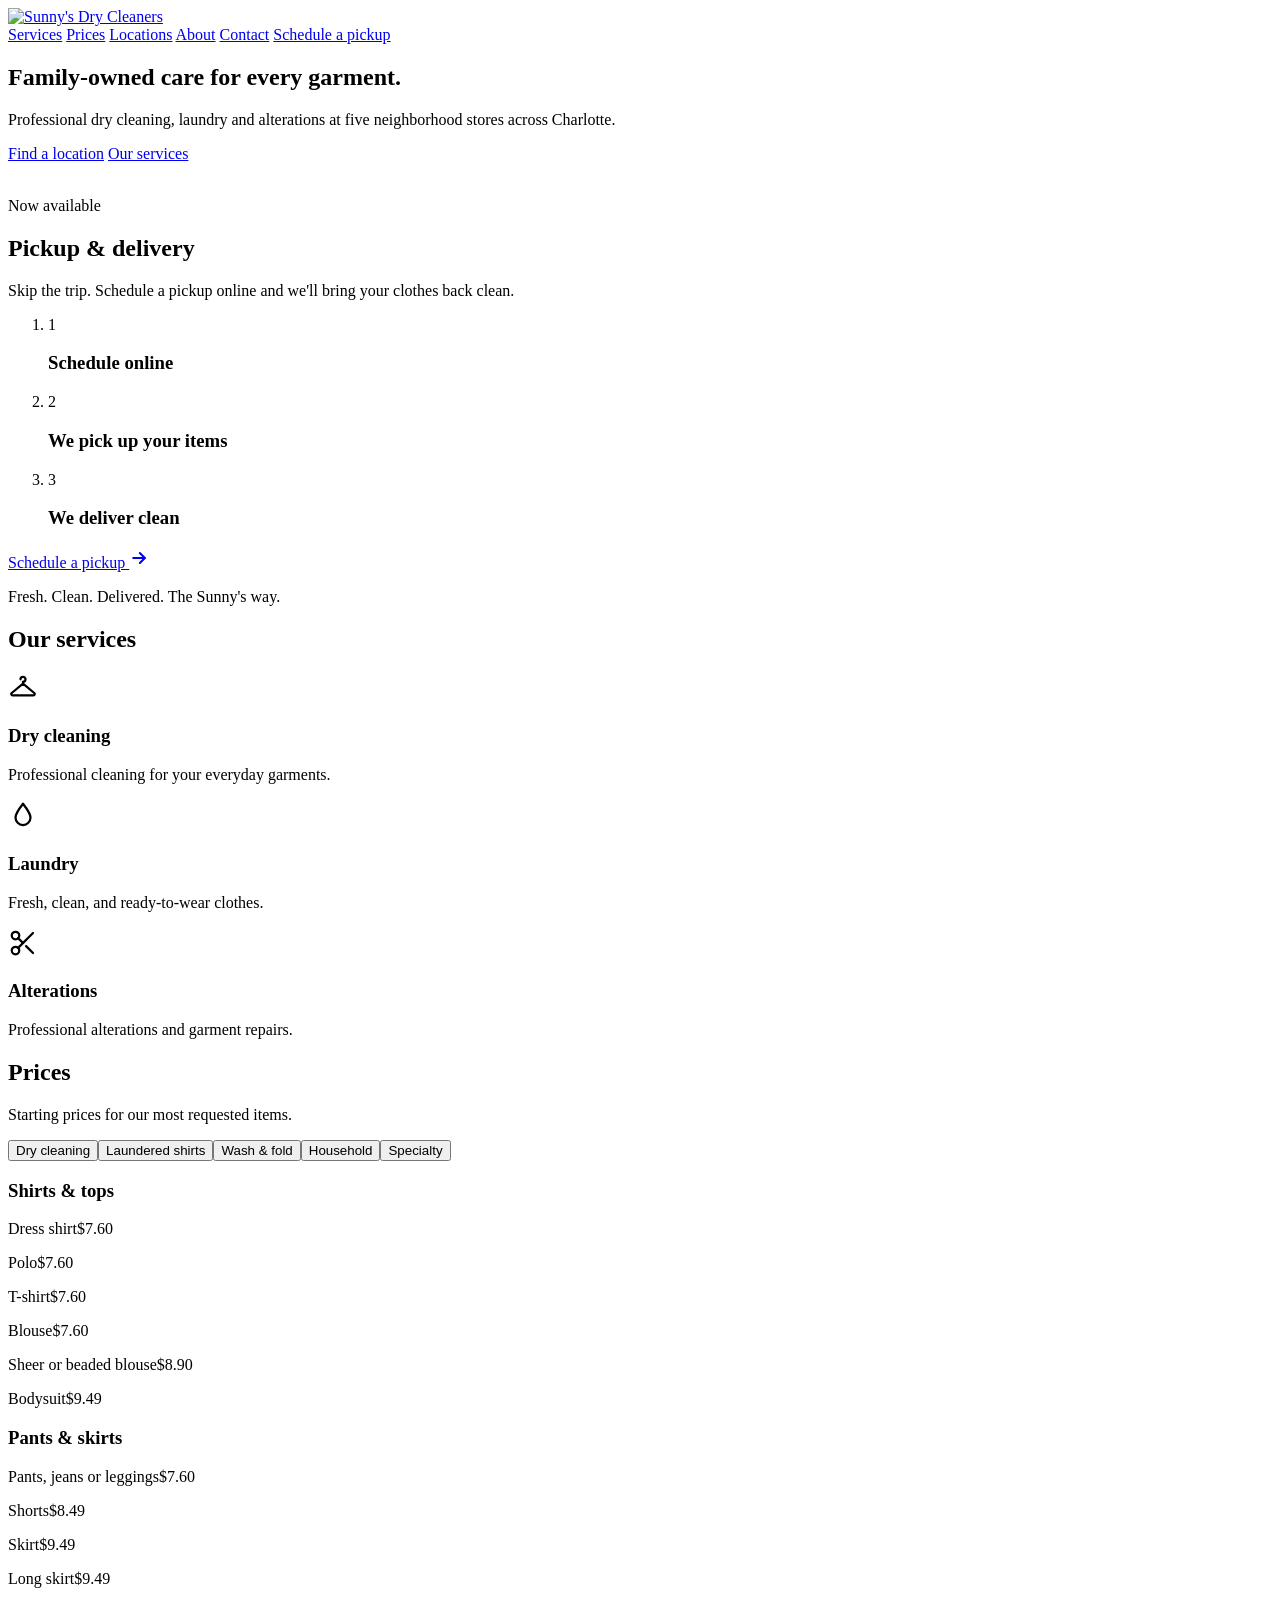
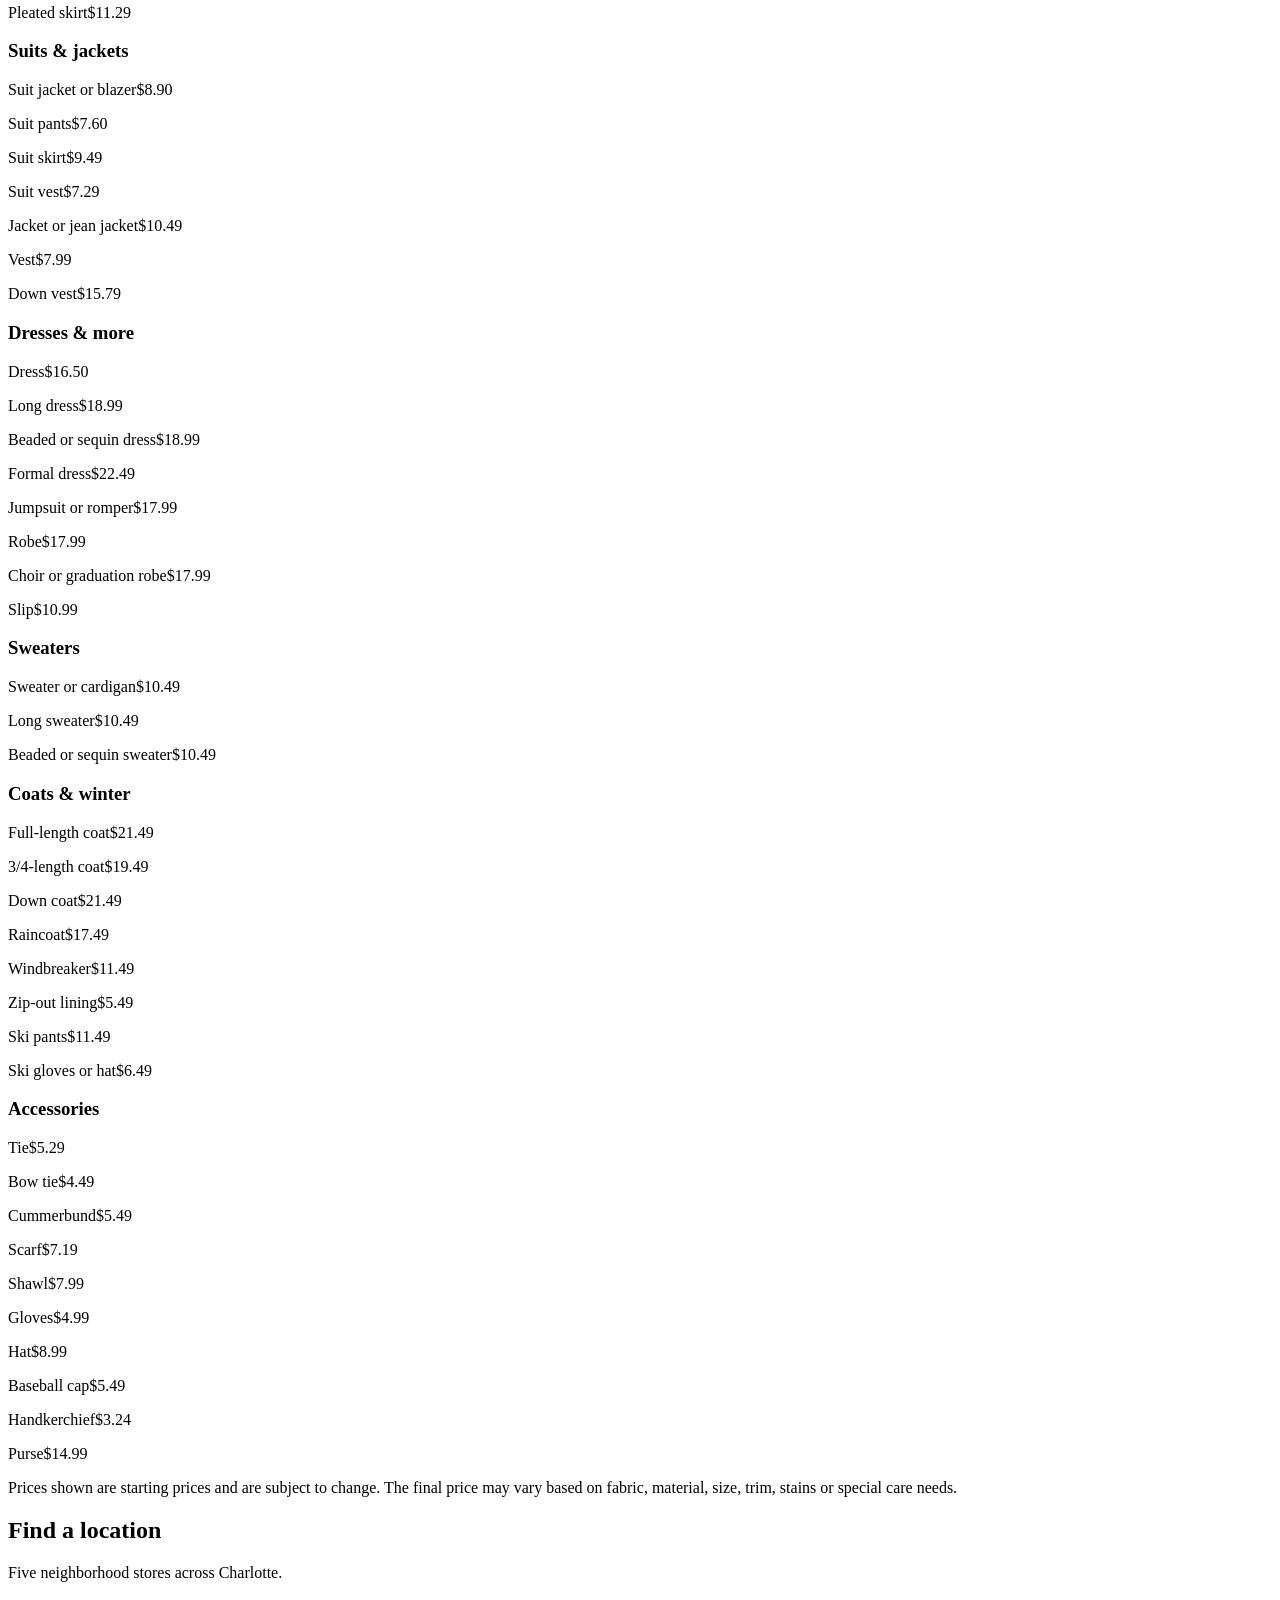
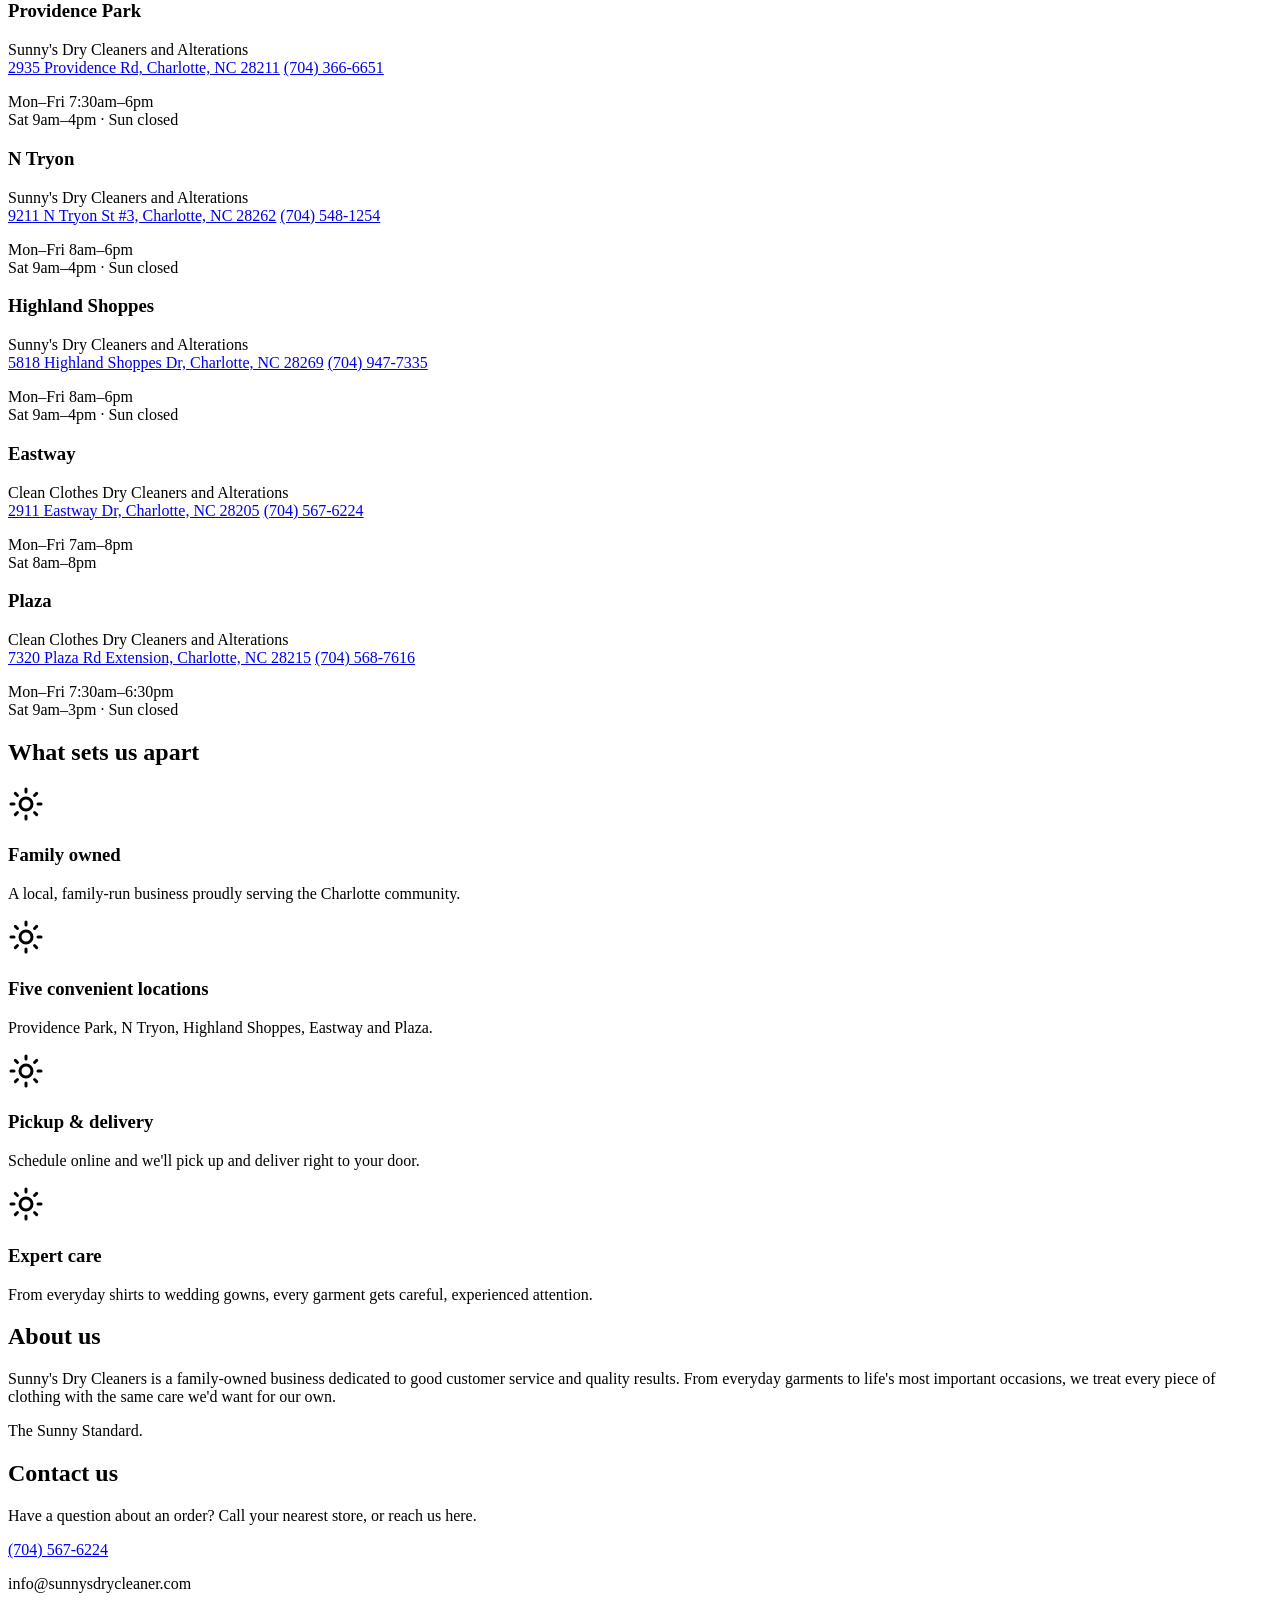
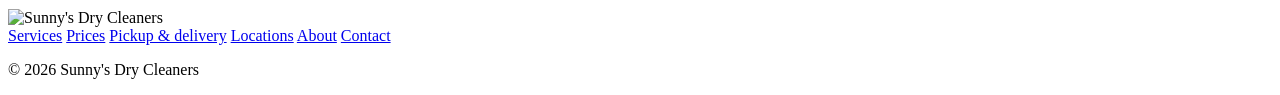
==== index.html @ 2e9d1267 "Adding price list" ====
<!DOCTYPE html>
<html lang="en">
<head>
    <meta charset="UTF-8">
    <meta name="viewport" content="width=device-width, initial-scale=1.0">
    <meta name="description" content="Family-owned dry cleaning, laundry and alterations at five locations across Charlotte, NC.">

    <title>Sunny's Dry Cleaners | Charlotte, NC</title>

    <link rel="stylesheet" href="styles.css">
</head>

<body>

    <!-- ---------- HEADER ---------- -->
    <header class="site-header">
        <a href="#top" class="logo-link">
            <img src="logo.png" alt="Sunny's Dry Cleaners" class="logo">
        </a>

        <nav class="main-nav" aria-label="Main">
            <a href="#services">Services</a>
            <a href="#prices">Prices</a>
            <a href="#locations">Locations</a>
            <a href="#about">About</a>
            <a href="#contact">Contact</a>
            <a href="#delivery" class="nav-cta">Schedule a pickup</a>
        </nav>
    </header>

    <!-- Filled in by the script at the bottom; hidden when empty -->
    <div id="announcement-banner"></div>


    <main>

        <!-- ---------- HERO ---------- -->
        <section class="hero" id="top">
            <div class="container hero-grid">

                <div class="hero-text">
                    <h1>Family-owned care for every garment.</h1>

                    <p>
                        Professional dry cleaning, laundry and alterations
                        at five neighborhood stores across Charlotte.
                    </p>

                    <div class="button-row">
                        <a href="#locations" class="btn btn-primary">Find a location</a>
                        <a href="#services" class="btn btn-outline">Our services</a>
                    </div>
                </div>

                <div class="hero-image">
                    <img src="logo.png" alt="">
                </div>

            </div>
        </section>


        <!-- ---------- PICKUP & DELIVERY ---------- -->
        <section class="delivery" id="delivery">
            <div class="container delivery-inner">

                <p class="coming-soon">Now available</p>
                <h2>Pickup &amp; delivery</h2>

                <p class="delivery-text">
                    Skip the trip. Schedule a pickup online and we'll bring your clothes back clean.
                </p>

                <ol class="delivery-steps">
                    <li class="step">
                        <span class="step-number">1</span>
                        <h3>Schedule online</h3>
                    </li>
                    <li class="step">
                        <span class="step-number">2</span>
                        <h3>We pick up your items</h3>
                    </li>
                    <li class="step">
                        <span class="step-number">3</span>
                        <h3>We deliver clean</h3>
                    </li>
                </ol>

                <a href="https://sunnyscleaners.smrtapp.com/custx/" class="btn btn-primary delivery-btn" target="_blank" rel="noopener">
                    Schedule a pickup
                    <svg width="20" height="20" viewBox="0 0 24 24" fill="none" stroke="currentColor" stroke-width="2.4" stroke-linecap="round" stroke-linejoin="round" aria-hidden="true">
                        <path d="M5 12h14"></path>
                        <path d="m13 6 6 6-6 6"></path>
                    </svg>
                </a>

                <p class="delivery-tagline">Fresh. Clean. Delivered. The Sunny's way.</p>

            </div>
        </section>


        <!-- ---------- SERVICES ---------- -->
        <section class="services" id="services">
            <div class="container">

                <h2 class="section-title">Our services</h2>

                <div class="card-grid">

                    <div class="service-card">
                        <span class="icon-circle">
                            <svg width="30" height="30" viewBox="0 0 24 24" fill="none" stroke="currentColor" stroke-width="1.8" stroke-linecap="round" stroke-linejoin="round" aria-hidden="true">
                                <path d="M12 7a2 2 0 1 0-2-2"></path>
                                <path d="M12 7v1.5L3 16a1 1 0 0 0 .6 1.8h16.8a1 1 0 0 0 .6-1.8L12 8.5"></path>
                            </svg>
                        </span>
                        <h3>Dry cleaning</h3>
                        <p>Professional cleaning for your everyday garments.</p>
                    </div>

                    <div class="service-card">
                        <span class="icon-circle">
                            <svg width="30" height="30" viewBox="0 0 24 24" fill="none" stroke="currentColor" stroke-width="1.8" stroke-linecap="round" stroke-linejoin="round" aria-hidden="true">
                                <path d="M12 3c-3.5 4.5-6 7.8-6 11a6 6 0 0 0 12 0c0-3.2-2.5-6.5-6-11z"></path>
                            </svg>
                        </span>
                        <h3>Laundry</h3>
                        <p>Fresh, clean, and ready-to-wear clothes.</p>
                    </div>

                    <div class="service-card">
                        <span class="icon-circle">
                            <svg width="30" height="30" viewBox="0 0 24 24" fill="none" stroke="currentColor" stroke-width="1.8" stroke-linecap="round" stroke-linejoin="round" aria-hidden="true">
                                <circle cx="6" cy="6" r="3"></circle>
                                <circle cx="6" cy="18" r="3"></circle>
                                <path d="M20 4 8.1 15.9"></path>
                                <path d="M14.5 14.5 20 20"></path>
                                <path d="M8.1 8.1 12 12"></path>
                            </svg>
                        </span>
                        <h3>Alterations</h3>
                        <p>Professional alterations and garment repairs.</p>
                    </div>

                </div>
            </div>
        </section>


        <!-- ---------- PRICES ---------- -->
        <section class="prices" id="prices">
            <div class="container">

                <h2 class="section-title">Prices</h2>
                <p class="section-subtitle">Starting prices for our most requested items.</p>

                <!-- The category buttons and price rows are built by the script at the
                     bottom of this file. To change a price, edit PRICE_LIST there. -->
                <div class="price-tabs" role="tablist" aria-label="Price categories"></div>
                <div class="price-panel" id="price-panel" role="tabpanel"></div>

                <p class="price-note">
                    Prices shown are starting prices and are subject to change. The final
                    price may vary based on fabric, material, size, trim, stains or special
                    care needs.
                </p>

            </div>
        </section>


        <!-- ---------- LOCATIONS (list layout from Option C) ---------- -->
        <section class="locations" id="locations">
            <div class="container">

                <h2 class="section-title">Find a location</h2>
                <p class="section-subtitle">Five neighborhood stores across Charlotte.</p>

                <div class="location-list">

                    <div class="location-row">
                        <div class="location-name">
                            <h3>Providence Park</h3>
                            <span>Sunny's Dry Cleaners and Alterations</span>
                        </div>
                        <a class="location-address" href="https://www.google.com/maps/dir/?api=1&amp;destination=2935+Providence+Rd+Charlotte+NC+28211" target="_blank" rel="noopener">2935 Providence Rd, Charlotte, NC 28211</a>
                        <a class="location-phone" href="tel:7043666651">(704) 366-6651</a>
                        <p class="location-hours">Mon–Fri 7:30am–6pm<br>Sat 9am–4pm · Sun closed</p>
                    </div>

                    <div class="location-row">
                        <div class="location-name">
                            <h3>N Tryon</h3>
                            <span>Sunny's Dry Cleaners and Alterations</span>
                        </div>
                        <a class="location-address" href="https://www.google.com/maps/dir/?api=1&amp;destination=9211+N+Tryon+St+%233+Charlotte+NC+28262" target="_blank" rel="noopener">9211 N Tryon St #3, Charlotte, NC 28262</a>
                        <a class="location-phone" href="tel:7045481254">(704) 548-1254</a>
                        <p class="location-hours">Mon–Fri 8am–6pm<br>Sat 9am–4pm · Sun closed</p>
                    </div>

                    <div class="location-row">
                        <div class="location-name">
                            <h3>Highland Shoppes</h3>
                            <span>Sunny's Dry Cleaners and Alterations</span>
                        </div>
                        <a class="location-address" href="https://www.google.com/maps/dir/?api=1&amp;destination=5818+Highland+Shoppes+Dr+Charlotte+NC+28269" target="_blank" rel="noopener">5818 Highland Shoppes Dr, Charlotte, NC 28269</a>
                        <a class="location-phone" href="tel:7049477335">(704) 947-7335</a>
                        <p class="location-hours">Mon–Fri 8am–6pm<br>Sat 9am–4pm · Sun closed</p>
                    </div>

                    <div class="location-row">
                        <div class="location-name">
                            <h3>Eastway</h3>
                            <span>Clean Clothes Dry Cleaners and Alterations</span>
                        </div>
                        <a class="location-address" href="https://www.google.com/maps/dir/?api=1&amp;destination=2911+Eastway+Dr+Charlotte+NC+28205" target="_blank" rel="noopener">2911 Eastway Dr, Charlotte, NC 28205</a>
                        <a class="location-phone" href="tel:7045676224">(704) 567-6224</a>
                        <p class="location-hours">Mon–Fri 7am–8pm<br>Sat 8am–8pm</p>
                    </div>

                    <div class="location-row">
                        <div class="location-name">
                            <h3>Plaza</h3>
                            <span>Clean Clothes Dry Cleaners and Alterations</span>
                        </div>
                        <a class="location-address" href="https://www.google.com/maps/dir/?api=1&amp;destination=7320+Plaza+Rd+Extension+Charlotte+NC+28215" target="_blank" rel="noopener">7320 Plaza Rd Extension, Charlotte, NC 28215</a>
                        <a class="location-phone" href="tel:7045687616">(704) 568-7616</a>
                        <p class="location-hours">Mon–Fri 7:30am–6:30pm<br>Sat 9am–3pm · Sun closed</p>
                    </div>

                </div>
            </div>
        </section>


        <!-- ---------- WHAT SETS US APART ---------- -->
        <section class="why-us">
            <div class="container">

                <h2 class="section-title">What sets us apart</h2>

                <div class="why-grid">

                    <div class="why-item">
                        <svg width="36" height="36" viewBox="0 0 24 24" fill="none" stroke="currentColor" stroke-width="2" stroke-linecap="round" aria-hidden="true">
                            <circle cx="12" cy="12" r="4"></circle>
                            <path d="M12 2v2M12 20v2M4.9 4.9l1.4 1.4M17.7 17.7l1.4 1.4M2 12h2M20 12h2M4.9 19.1l1.4-1.4M17.7 6.3l1.4-1.4"></path>
                        </svg>
                        <h3>Family owned</h3>
                        <p>A local, family-run business proudly serving the Charlotte community.</p>
                    </div>

                    <div class="why-item">
                        <svg width="36" height="36" viewBox="0 0 24 24" fill="none" stroke="currentColor" stroke-width="2" stroke-linecap="round" aria-hidden="true">
                            <circle cx="12" cy="12" r="4"></circle>
                            <path d="M12 2v2M12 20v2M4.9 4.9l1.4 1.4M17.7 17.7l1.4 1.4M2 12h2M20 12h2M4.9 19.1l1.4-1.4M17.7 6.3l1.4-1.4"></path>
                        </svg>
                        <h3>Five convenient locations</h3>
                        <p>Providence Park, N Tryon, Highland Shoppes, Eastway and Plaza.</p>
                    </div>

                    <div class="why-item">
                        <svg width="36" height="36" viewBox="0 0 24 24" fill="none" stroke="currentColor" stroke-width="2" stroke-linecap="round" aria-hidden="true">
                            <circle cx="12" cy="12" r="4"></circle>
                            <path d="M12 2v2M12 20v2M4.9 4.9l1.4 1.4M17.7 17.7l1.4 1.4M2 12h2M20 12h2M4.9 19.1l1.4-1.4M17.7 6.3l1.4-1.4"></path>
                        </svg>
                        <h3>Pickup &amp; delivery</h3>
                        <p>Schedule online and we'll pick up and deliver right to your door.</p>
                    </div>

                    <div class="why-item">
                        <svg width="36" height="36" viewBox="0 0 24 24" fill="none" stroke="currentColor" stroke-width="2" stroke-linecap="round" aria-hidden="true">
                            <circle cx="12" cy="12" r="4"></circle>
                            <path d="M12 2v2M12 20v2M4.9 4.9l1.4 1.4M17.7 17.7l1.4 1.4M2 12h2M20 12h2M4.9 19.1l1.4-1.4M17.7 6.3l1.4-1.4"></path>
                        </svg>
                        <h3>Expert care</h3>
                        <p>From everyday shirts to wedding gowns, every garment gets careful, experienced attention.</p>
                    </div>

                </div>
            </div>
        </section>


        <!-- ---------- ABOUT ---------- -->
        <section class="about" id="about">
            <div class="container narrow">

                <h2 class="section-title">About us</h2>

                <p class="about-text">
                    Sunny's Dry Cleaners is a family-owned business dedicated to
                    good customer service and quality results. From everyday
                    garments to life's most important occasions, we treat every
                    piece of clothing with the same care we'd want for our own.
                </p>

                <p class="tagline">The Sunny Standard.</p>

            </div>
        </section>


        <!-- ---------- CONTACT ---------- -->
        <section class="contact" id="contact">
            <div class="container narrow">

                <h2 class="section-title">Contact us</h2>

                <p class="contact-text">
                    Have a question about an order? Call your nearest store, or reach us here.
                </p>

                <a href="tel:7045676224" class="contact-phone">(704) 567-6224</a>

                <!-- TODO: replace with the real business email once confirmed -->
                <p class="contact-email">info@sunnysdrycleaner.com</p>

            </div>
        </section>

    </main>


    <!-- ---------- FOOTER ---------- -->
    <footer class="site-footer">
        <div class="container footer-inner">
            <img src="logo.png" alt="Sunny's Dry Cleaners" class="footer-logo">

            <nav class="footer-nav" aria-label="Footer">
                <a href="#services">Services</a>
                <a href="#prices">Prices</a>
                <a href="#delivery">Pickup &amp; delivery</a>
                <a href="#locations">Locations</a>
                <a href="#about">About</a>
                <a href="#contact">Contact</a>
            </nav>

            <p class="copyright">© 2026 Sunny's Dry Cleaners</p>
        </div>
    </footer>


    <script>
        // Where the backend lives. When it goes live, change this one line.
        const API_URL = "https://sunnys-backend.onrender.com";

        fetch(API_URL + "/api/announcements")
            .then(response => response.json())
            .then(announcements => {
                if (announcements.length > 0) {
                    document.getElementById("announcement-banner").textContent = announcements[0].message;
                }
            })
            .catch(() => {});


        // ---------- PRICE LIST ----------
        // To change a price, edit it here. Each item is ["Name", "price"].
        const PRICE_LIST = [
            { tab: "Dry cleaning", groups: [
                { title: "Shirts & tops", items: [
                    ["Dress shirt", "7.60"],
                    ["Polo", "7.60"],
                    ["T-shirt", "7.60"],
                    ["Blouse", "7.60"],
                    ["Sheer or beaded blouse", "8.90"],
                    ["Bodysuit", "9.49"],
                ] },
                { title: "Pants & skirts", items: [
                    ["Pants, jeans or leggings", "7.60"],
                    ["Shorts", "8.49"],
                    ["Skirt", "9.49"],
                    ["Long skirt", "9.49"],
                    ["Pleated skirt", "11.29"],
                ] },
                { title: "Suits & jackets", items: [
                    ["Suit jacket or blazer", "8.90"],
                    ["Suit pants", "7.60"],
                    ["Suit skirt", "9.49"],
                    ["Suit vest", "7.29"],
                    ["Jacket or jean jacket", "10.49"],
                    ["Vest", "7.99"],
                    ["Down vest", "15.79"],
                ] },
                { title: "Dresses & more", items: [
                    ["Dress", "16.50"],
                    ["Long dress", "18.99"],
                    ["Beaded or sequin dress", "18.99"],
                    ["Formal dress", "22.49"],
                    ["Jumpsuit or romper", "17.99"],
                    ["Robe", "17.99"],
                    ["Choir or graduation robe", "17.99"],
                    ["Slip", "10.99"],
                ] },
                { title: "Sweaters", items: [
                    ["Sweater or cardigan", "10.49"],
                    ["Long sweater", "10.49"],
                    ["Beaded or sequin sweater", "10.49"],
                ] },
                { title: "Coats & winter", items: [
                    ["Full-length coat", "21.49"],
                    ["3/4-length coat", "19.49"],
                    ["Down coat", "21.49"],
                    ["Raincoat", "17.49"],
                    ["Windbreaker", "11.49"],
                    ["Zip-out lining", "5.49"],
                    ["Ski pants", "11.49"],
                    ["Ski gloves or hat", "6.49"],
                ] },
                { title: "Accessories", items: [
                    ["Tie", "5.29"],
                    ["Bow tie", "4.49"],
                    ["Cummerbund", "5.49"],
                    ["Scarf", "7.19"],
                    ["Shawl", "7.99"],
                    ["Gloves", "4.99"],
                    ["Hat", "8.99"],
                    ["Baseball cap", "5.49"],
                    ["Handkerchief", "3.24"],
                    ["Purse", "14.99"],
                ] },
            ] },
            { tab: "Laundered shirts", groups: [
                { title: "Shirts", items: [
                    ["Button-down shirt", "3.75"],
                    ["Tuxedo shirt", "4.99"],
                    ["Hand-pressed shirt", "9.49"],
                    ["Laundered blouse", "9.49"],
                ] },
                { title: "Uniforms", items: [
                    ["Lab coat", "6.99"],
                    ["Chef coat", "6.99"],
                    ["Apron", "6.99"],
                ] },
            ] },
            { tab: "Wash & fold", groups: [
                { title: "Wash & fold", items: [
                    ["Everyday laundry, per lb", "3.99"],
                    ["Household items, per lb", "6.49"],
                ] },
            ] },
            { tab: "Household", groups: [
                { title: "Bedding", items: [
                    ["Comforter, any size", "57.49"],
                    ["Bedspread, any size", "49.49"],
                    ["Duvet cover", "39.49"],
                    ["Blanket, any size", "39.49"],
                    ["Throw blanket", "29.49"],
                    ["Baby blanket", "15.49"],
                    ["Bed skirt", "39.49"],
                    ["Mattress pad", "39.49"],
                    ["Feather bed", "54.49"],
                    ["Sheet", "15.99"],
                    ["Pillowcase", "6.99"],
                    ["Pillow sham", "7.99"],
                    ["Pillow, standard", "21.49"],
                    ["Pillow, king", "25.49"],
                    ["Sleeping bag", "28.49"],
                    ["Bath mat", "15.49"],
                ] },
                { title: "Table linens", items: [
                    ["Table runner", "14.49"],
                    ["Tablecloth, small", "16.99"],
                    ["Tablecloth, medium", "20.99"],
                    ["Tablecloth, large", "25.99"],
                ] },
                { title: "Drapes", items: [
                    ["Lined, per panel", "21.50"],
                    ["Unlined, per panel", "17.50"],
                    ["Sheer, per panel", "17.50"],
                    ["Lined, per pleat", "3.00"],
                    ["Unlined or sheer, per pleat", "2.70"],
                    ["Tie-backs, per panel", "2.75"],
                ] },
            ] },
            { tab: "Specialty", groups: [
                { title: "Leather & suede", items: [
                    ["Jacket, waist length", "71.49"],
                    ["Jacket, 3/4 length", "72.49"],
                    ["Coat, full length", "79.49"],
                    ["Shearling jacket", "99.49"],
                    ["Dress or jumpsuit", "79.49"],
                    ["Blouse or shorts", "71.49"],
                    ["Pants", "72.49"],
                    ["Mini skirt", "71.49"],
                    ["Skirt", "72.49"],
                    ["Vest", "69.49"],
                ] },
                { title: "Fur", items: [
                    ["Collar", "44.49"],
                    ["Stole", "49.49"],
                    ["Jacket, waist length", "69.49"],
                    ["Jacket, thigh length", "99.49"],
                    ["Jacket, knee length", "119.49"],
                    ["Coat, full length", "149.49"],
                    ["Coat with fur collar", "59.49"],
                ] },
                { title: "Wedding gowns", items: [
                    ["Gown cleaning", "219.49"],
                    ["Gown cleaning and preservation box", "318.50"],
                ] },
            ] },
        ];

        const priceTabs = document.querySelector(".price-tabs");
        const pricePanel = document.getElementById("price-panel");

        function showPrices(index) {
            pricePanel.innerHTML = "";

            PRICE_LIST[index].groups.forEach(group => {
                const box = document.createElement("div");
                box.className = "price-group";

                const heading = document.createElement("h3");
                heading.textContent = group.title;
                box.appendChild(heading);

                group.items.forEach(([name, price]) => {
                    const row = document.createElement("p");
                    row.className = "price-row";

                    const nameSpan = document.createElement("span");
                    nameSpan.textContent = name;
                    const priceSpan = document.createElement("span");
                    priceSpan.textContent = "$" + price;

                    row.append(nameSpan, priceSpan);
                    box.appendChild(row);
                });

                pricePanel.appendChild(box);
            });

            // Highlight the button for the category being shown
            priceTabs.querySelectorAll("button").forEach((button, i) => {
                button.setAttribute("aria-selected", i === index ? "true" : "false");
            });
        }

        PRICE_LIST.forEach((category, i) => {
            const button = document.createElement("button");
            button.type = "button";
            button.className = "price-tab";
            button.setAttribute("role", "tab");
            button.textContent = category.tab;
            button.addEventListener("click", () => showPrices(i));
            priceTabs.appendChild(button);
        });

        showPrices(0);
    </script>

</body>
</html>
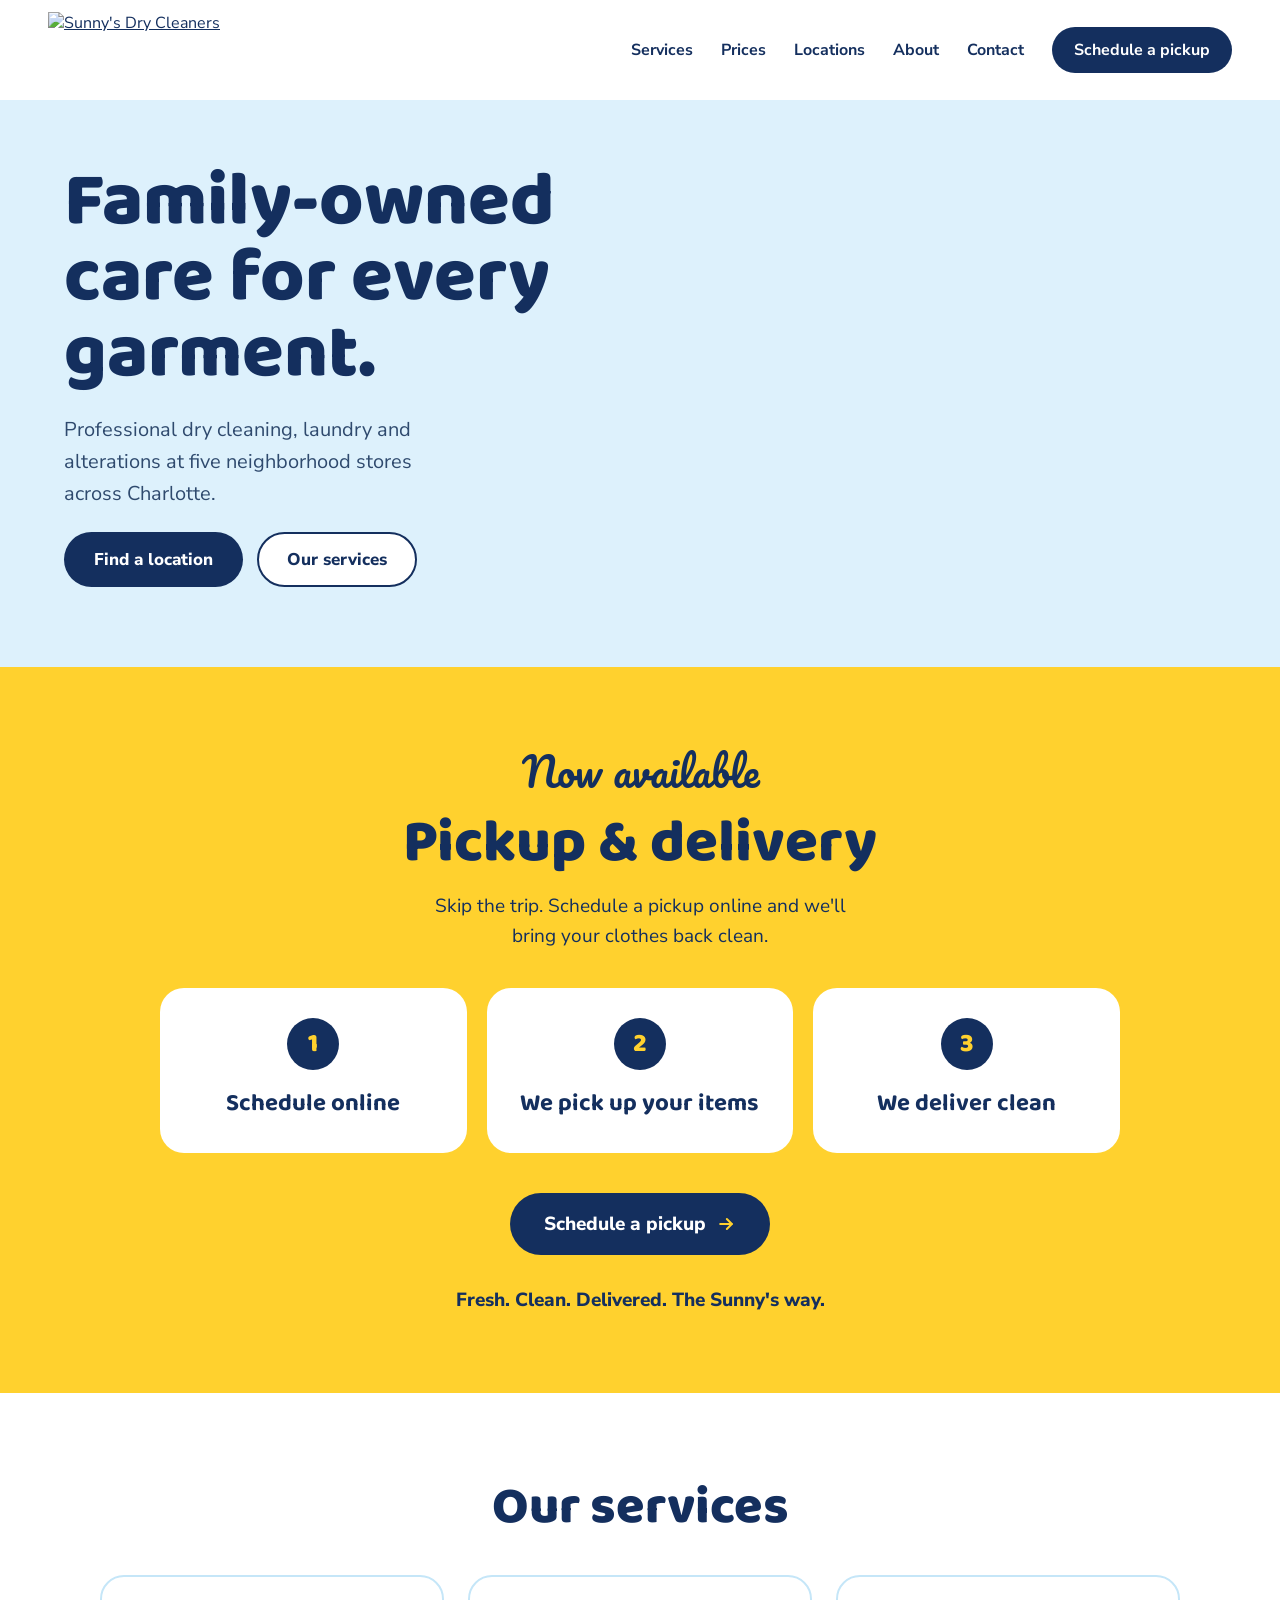
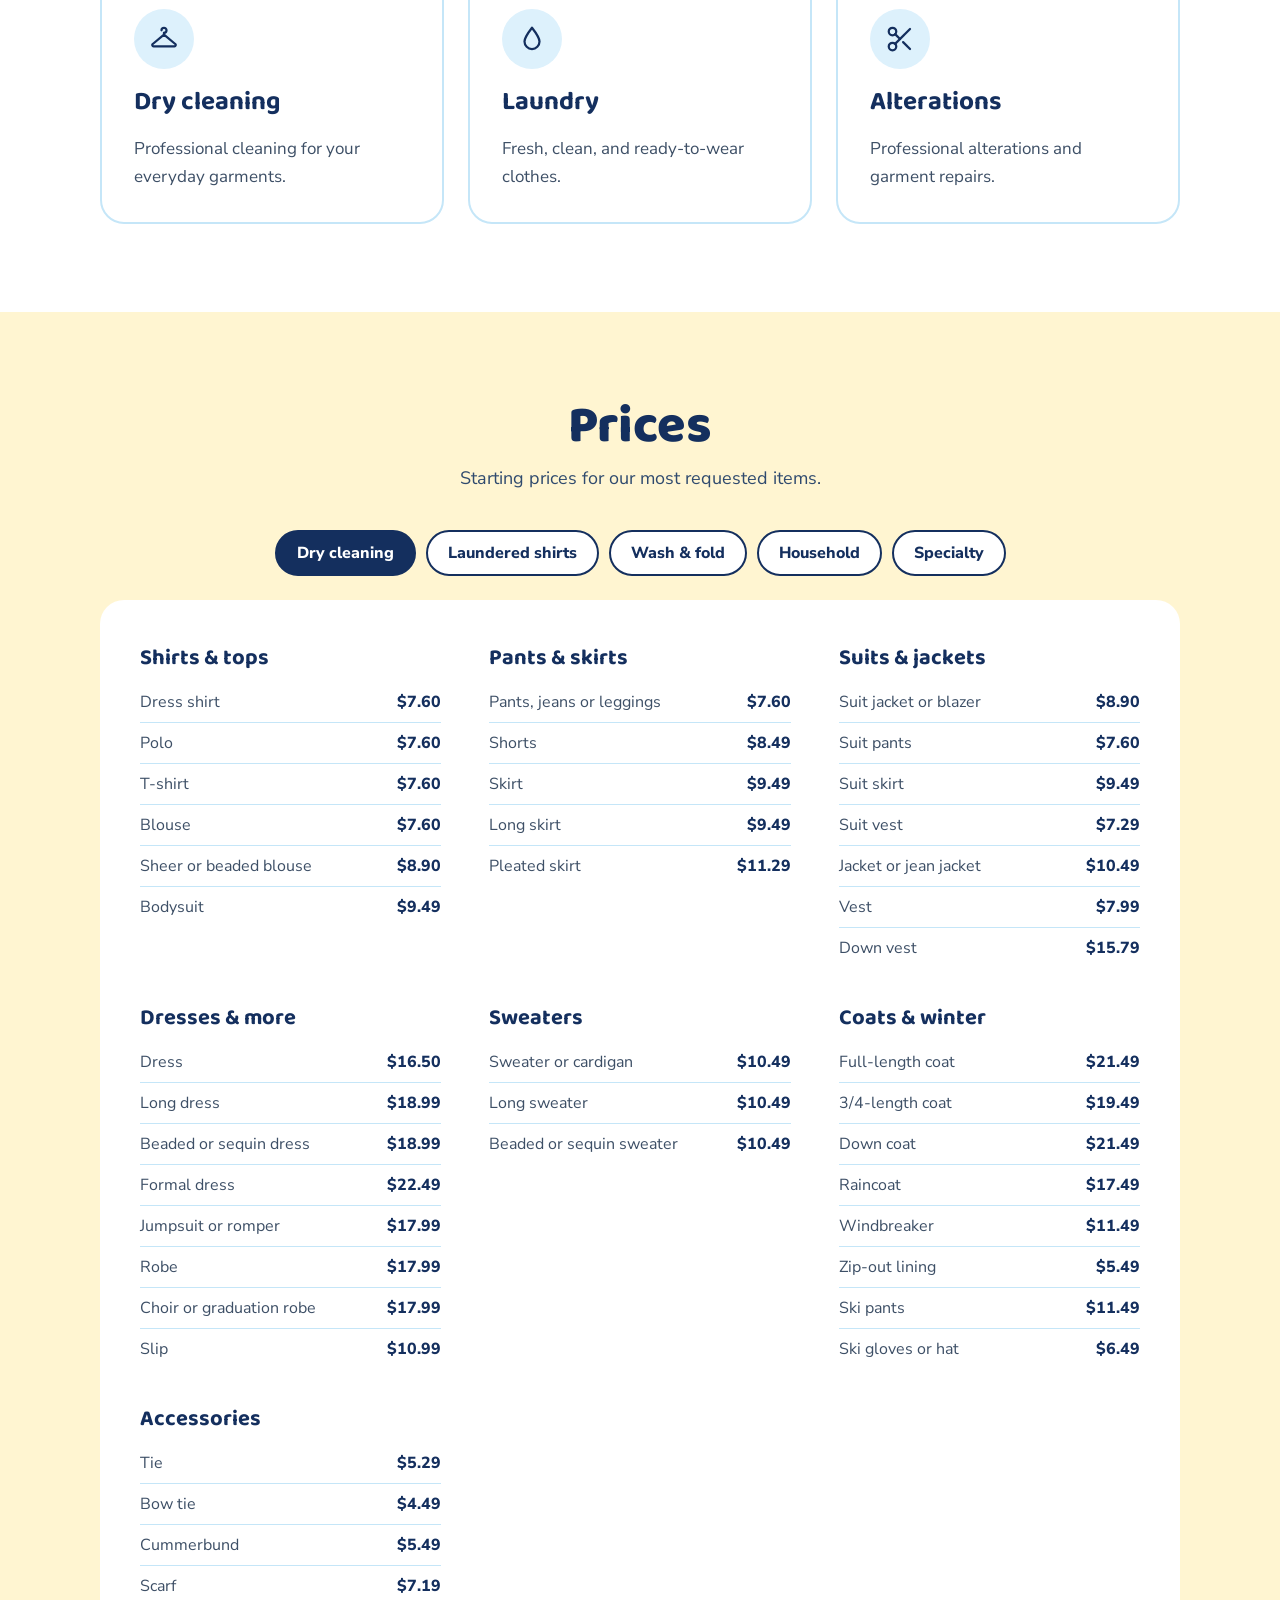
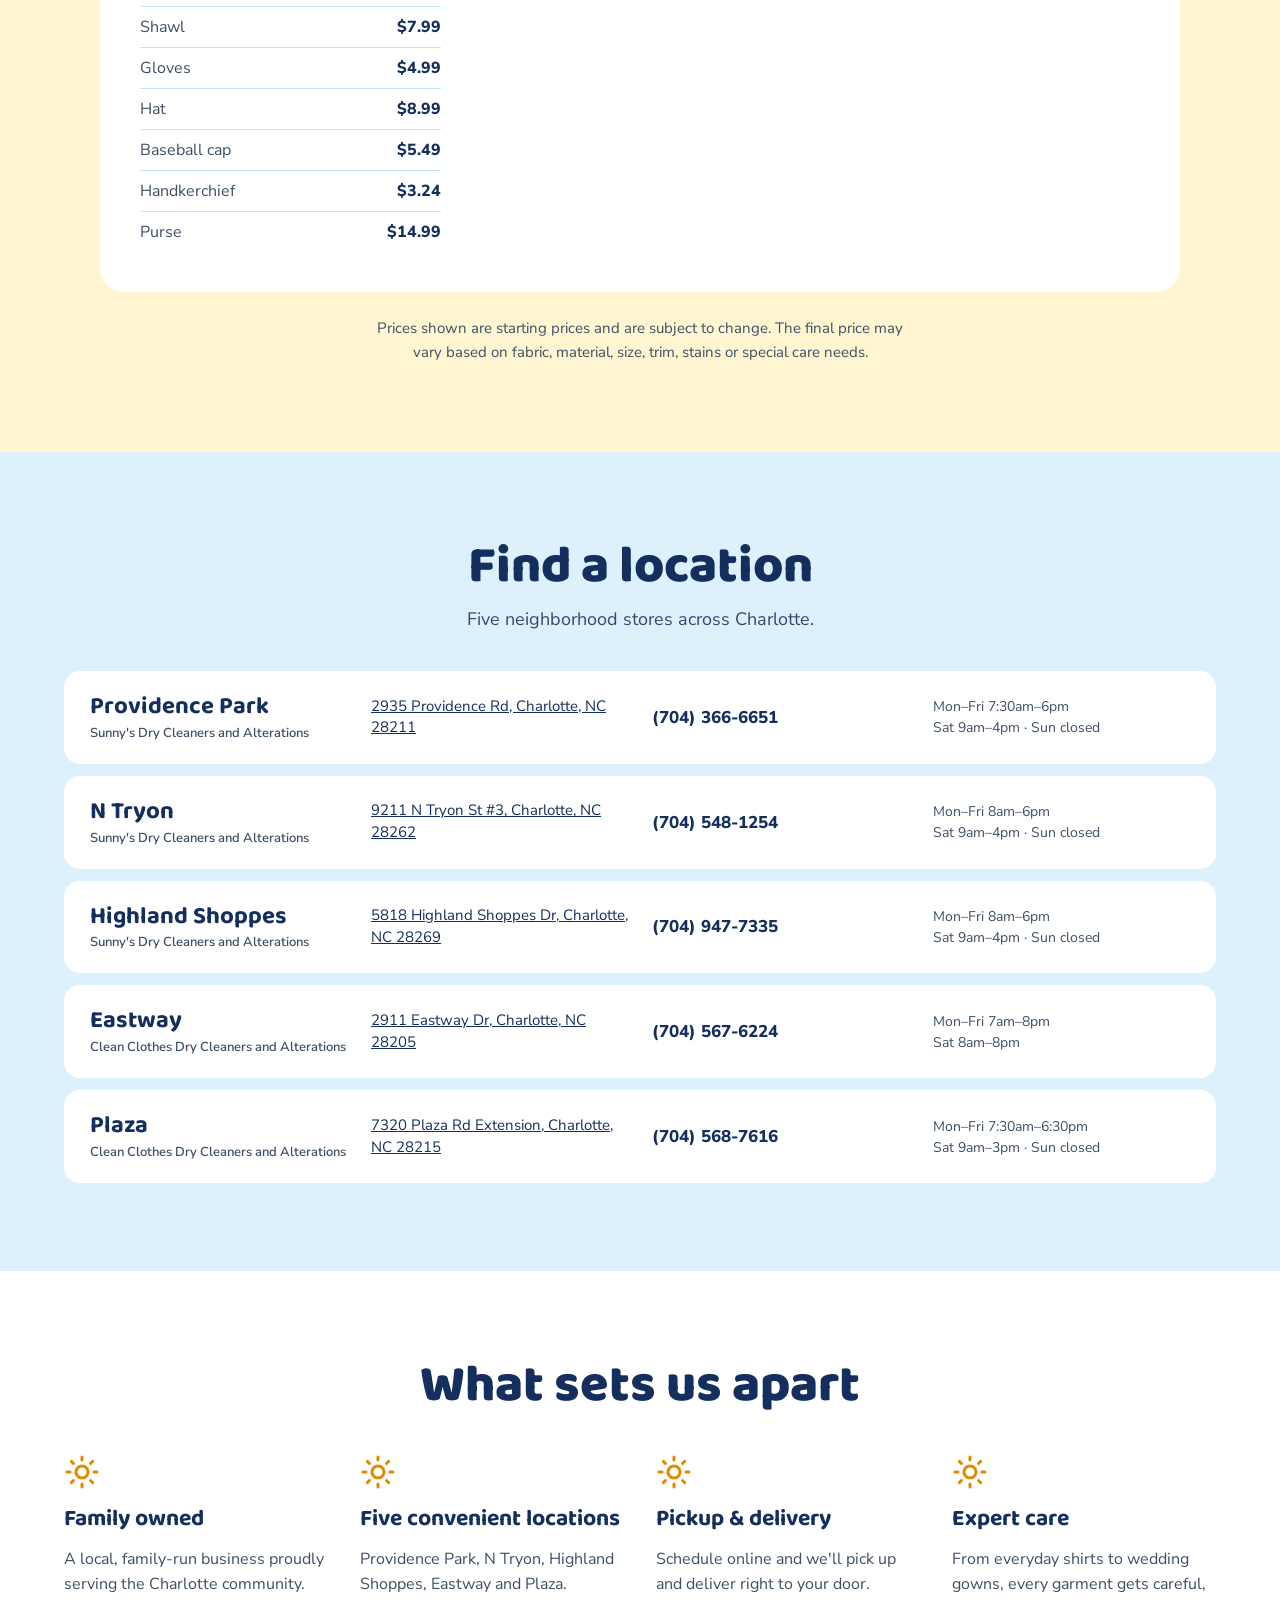
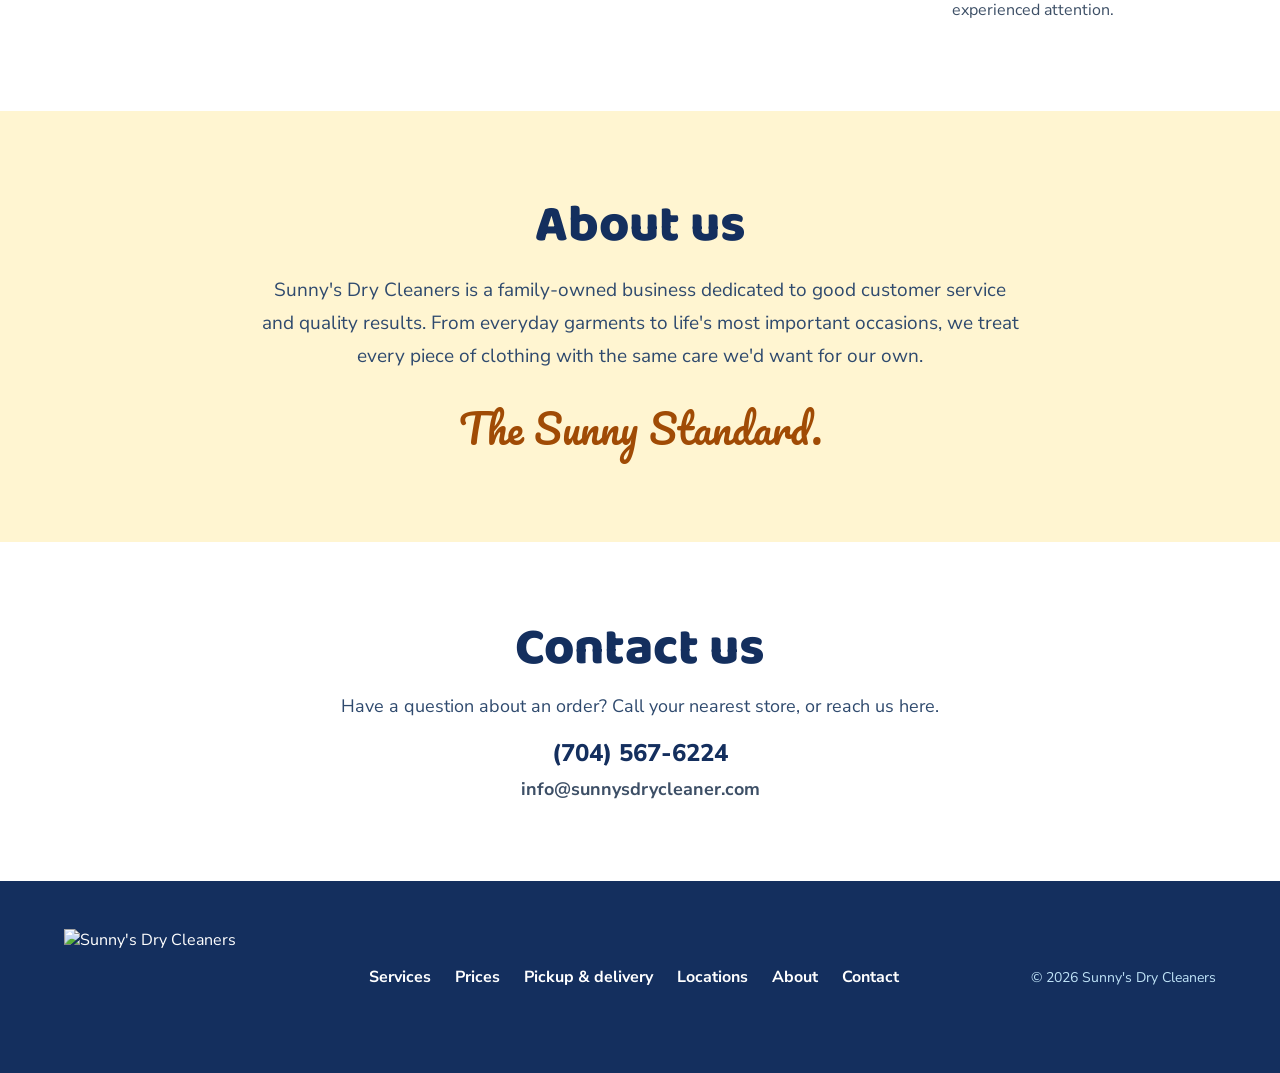
==== commit c8ac6d79: "Add files via upload" ====
--- a/index.html
+++ b/index.html
@@ -8,6 +8,9 @@
     <title>Sunny's Dry Cleaners | Charlotte, NC</title>
 
     <link rel="stylesheet" href="styles.css">
+
+    <!-- Sun emoji as the little icon in the browser tab -->
+    <link rel="icon" href="data:image/svg+xml,<svg xmlns='http://www.w3.org/2000/svg' viewBox='0 0 100 100'><text y='.9em' font-size='90'>☀️</text></svg>">
 </head>
 
 <body>
--- a/styles.css
+++ b/styles.css
@@ -0,0 +1,721 @@
+@import url('https://fonts.googleapis.com/css2?family=Baloo+2:wght@600;700;800&family=Nunito+Sans:wght@400;600;700;800&family=Pacifico&display=swap');
+
+
+/* ---------- COLORS (change a color here and it updates everywhere) ---------- */
+
+:root {
+    --navy: #142F5E;
+    --navy-soft: #2F4A6E;
+    --body-text: #3D4F66;
+    --sky-pale: #DDF1FC;
+    --sky-border: #C5E6F8;
+    --yellow: #FFD12E;
+    --cream: #FFF5D1;
+    --orange-text: #A04B05;
+    --sun: #E08A00;
+    --link-hover: #0D6FA6;
+    --white: #FFFFFF;
+    --light-blue-text: #BFE3F7;
+}
+
+
+/* ---------- BASICS ---------- */
+
+* {
+    box-sizing: border-box;
+    margin: 0;
+    padding: 0;
+}
+
+html {
+    scroll-behavior: smooth;
+}
+
+body {
+    font-family: 'Nunito Sans', 'Segoe UI', Helvetica, sans-serif;
+    color: var(--navy);
+    background-color: var(--white);
+}
+
+a {
+    color: var(--navy);
+}
+
+a:hover {
+    color: var(--link-hover);
+}
+
+h1,
+h2,
+h3 {
+    font-family: 'Baloo 2', 'Arial Rounded MT Bold', sans-serif;
+}
+
+.container {
+    max-width: 1180px;
+    margin: 0 auto;
+}
+
+.container.narrow {
+    max-width: 760px;
+    text-align: center;
+}
+
+.section-title {
+    font-weight: 800;
+    font-size: clamp(36px, 4.5vw, 52px);
+    line-height: 1.05;
+    text-align: center;
+    margin-bottom: 40px;
+}
+
+.section-subtitle {
+    text-align: center;
+    font-size: 18px;
+    color: var(--navy-soft);
+    margin: -28px 0 40px;
+}
+
+
+/* ---------- BUTTONS ---------- */
+
+.button-row {
+    display: flex;
+    flex-wrap: wrap;
+    gap: 14px;
+}
+
+.btn {
+    display: inline-block;
+    text-decoration: none;
+    font-weight: 800;
+    font-size: 17px;
+    border-radius: 999px;
+    transition: transform 0.15s ease;
+}
+
+.btn:hover {
+    transform: translateY(-2px);
+}
+
+.btn-primary {
+    background-color: var(--navy);
+    color: var(--white);
+    padding: 16px 30px;
+}
+
+.btn-primary:hover {
+    color: var(--white);
+}
+
+.btn-outline {
+    background-color: var(--white);
+    color: var(--navy);
+    border: 2px solid var(--navy);
+    padding: 14px 28px;
+}
+
+
+/* ---------- HEADER ---------- */
+
+.site-header {
+    background-color: var(--white);
+    padding: 12px clamp(20px, 4vw, 48px);
+
+    display: flex;
+    flex-wrap: wrap;
+    align-items: center;
+    justify-content: space-between;
+    gap: 16px;
+}
+
+.logo-link {
+    display: flex;
+}
+
+.logo {
+    height: 76px;
+    width: auto;
+    display: block;
+}
+
+.main-nav {
+    display: flex;
+    flex-wrap: wrap;
+    align-items: center;
+    gap: 8px 28px;
+
+    font-weight: 700;
+    font-size: 16px;
+}
+
+.main-nav a {
+    text-decoration: none;
+}
+
+.main-nav .nav-cta {
+    background-color: var(--navy);
+    color: var(--white);
+    padding: 12px 22px;
+    border-radius: 999px;
+}
+
+
+/* ---------- ANNOUNCEMENT BANNER ---------- */
+
+#announcement-banner {
+    background-color: var(--yellow);
+    color: var(--navy);
+    text-align: center;
+    padding: 11px 20px;
+    font-weight: 800;
+    font-size: 15px;
+}
+
+#announcement-banner:empty {
+    display: none;
+}
+
+
+/* ---------- HERO ---------- */
+
+.hero {
+    background-color: var(--sky-pale);
+    padding: 64px clamp(20px, 5vw, 64px) 80px;
+}
+
+.hero-grid {
+    display: grid;
+    grid-template-columns: repeat(auto-fit, minmax(min(440px, 100%), 1fr));
+    gap: 40px;
+    align-items: center;
+}
+
+.hero-text {
+    display: flex;
+    flex-direction: column;
+    gap: 22px;
+}
+
+.hero h1 {
+    font-weight: 800;
+    font-size: clamp(44px, 6vw, 76px);
+    line-height: 1;
+    text-wrap: balance;
+}
+
+.hero-text p {
+    font-size: 20px;
+    line-height: 1.6;
+    color: var(--navy-soft);
+    max-width: 34ch;
+}
+
+.hero-image {
+    display: flex;
+    justify-content: center;
+}
+
+.hero-image img {
+    width: 100%;
+    max-width: 470px;
+    height: auto;
+    display: block;
+}
+
+
+/* ---------- PICKUP & DELIVERY (COMING SOON) ---------- */
+
+.delivery {
+    background-color: var(--yellow);
+    padding: 80px clamp(20px, 5vw, 64px);
+}
+
+.delivery-inner {
+    max-width: 960px;
+    display: flex;
+    flex-direction: column;
+    align-items: center;
+    gap: 18px;
+    text-align: center;
+}
+
+.coming-soon {
+    font-family: 'Pacifico', cursive;
+    font-size: 40px;
+    line-height: 1.2;
+}
+
+.delivery h2 {
+    font-weight: 800;
+    font-size: clamp(40px, 5vw, 60px);
+    line-height: 1;
+}
+
+.delivery-text {
+    font-size: 19px;
+    line-height: 1.6;
+    max-width: 40ch;
+}
+
+.delivery-steps {
+    list-style: none;
+    width: 100%;
+    margin-top: 18px;
+
+    display: grid;
+    grid-template-columns: repeat(auto-fit, minmax(min(240px, 100%), 1fr));
+    gap: 20px;
+}
+
+.step {
+    background-color: var(--white);
+    border-radius: 24px;
+    padding: 30px 24px;
+
+    display: flex;
+    flex-direction: column;
+    align-items: center;
+    gap: 14px;
+}
+
+.step-number {
+    width: 52px;
+    height: 52px;
+    border-radius: 999px;
+    background-color: var(--navy);
+    color: var(--yellow);
+
+    display: flex;
+    align-items: center;
+    justify-content: center;
+
+    font-family: 'Baloo 2', sans-serif;
+    font-weight: 800;
+    font-size: 26px;
+}
+
+.step h3 {
+    font-weight: 700;
+    font-size: 24px;
+}
+
+.delivery-btn {
+    margin-top: 22px;
+    padding: 18px 34px;
+    font-size: 19px;
+
+    display: inline-flex;
+    align-items: center;
+    gap: 10px;
+}
+
+.delivery-btn:hover {
+    background-color: var(--navy-soft);
+}
+
+.delivery-btn svg {
+    color: var(--yellow);
+}
+
+.delivery-tagline {
+    margin-top: 14px;
+    font-weight: 800;
+    font-size: 19px;
+}
+
+
+/* ---------- SERVICES ---------- */
+
+.services {
+    background-color: var(--white);
+    padding: 88px clamp(20px, 5vw, 64px);
+}
+
+.services .container {
+    max-width: 1080px;
+}
+
+.card-grid {
+    display: grid;
+    grid-template-columns: repeat(auto-fit, minmax(min(290px, 100%), 1fr));
+    gap: 24px;
+}
+
+.service-card {
+    border: 2px solid var(--sky-border);
+    border-radius: 24px;
+    padding: 32px;
+
+    display: flex;
+    flex-direction: column;
+    gap: 12px;
+}
+
+.icon-circle {
+    width: 60px;
+    height: 60px;
+    border-radius: 999px;
+    background-color: var(--sky-pale);
+    color: var(--navy);
+
+    display: flex;
+    align-items: center;
+    justify-content: center;
+}
+
+.service-card h3 {
+    font-weight: 700;
+    font-size: 26px;
+}
+
+.service-card p {
+    font-size: 17px;
+    line-height: 1.6;
+    color: var(--body-text);
+}
+
+
+/* ---------- PRICES ---------- */
+
+.prices {
+    background-color: var(--cream);
+    padding: 88px clamp(20px, 5vw, 64px);
+}
+
+.prices .container {
+    max-width: 1080px;
+}
+
+.price-tabs {
+    display: flex;
+    flex-wrap: wrap;
+    justify-content: center;
+    gap: 10px;
+    margin-bottom: 24px;
+}
+
+.price-tab {
+    font-family: inherit;
+    font-weight: 800;
+    font-size: 16px;
+    padding: 10px 20px;
+    border-radius: 999px;
+    border: 2px solid var(--navy);
+    background-color: var(--white);
+    color: var(--navy);
+    cursor: pointer;
+}
+
+.price-tab:hover {
+    background-color: var(--sky-pale);
+}
+
+.price-tab[aria-selected="true"] {
+    background-color: var(--navy);
+    color: var(--white);
+}
+
+.price-tab:focus-visible {
+    outline: 3px solid var(--sun);
+    outline-offset: 2px;
+}
+
+.price-panel {
+    background-color: var(--white);
+    border-radius: 24px;
+    padding: clamp(24px, 4vw, 40px);
+
+    display: grid;
+    grid-template-columns: repeat(auto-fit, minmax(min(300px, 100%), 1fr));
+    gap: 32px 48px;
+    align-items: start;
+}
+
+.price-group h3 {
+    font-weight: 700;
+    font-size: 22px;
+    margin-bottom: 6px;
+}
+
+.price-row {
+    display: flex;
+    justify-content: space-between;
+    gap: 16px;
+    padding: 9px 0;
+    border-bottom: 1px solid var(--sky-border);
+    font-size: 16px;
+}
+
+.price-row:last-child {
+    border-bottom: none;
+}
+
+.price-row span:first-child {
+    color: var(--body-text);
+}
+
+.price-row span:last-child {
+    font-weight: 800;
+    white-space: nowrap;
+    font-variant-numeric: tabular-nums;
+}
+
+.price-note {
+    margin: 24px auto 0;
+    max-width: 62ch;
+    text-align: center;
+    font-size: 15px;
+    line-height: 1.6;
+    color: var(--body-text);
+}
+
+
+/* ---------- LOCATIONS (list layout from Option C) ---------- */
+
+.locations {
+    background-color: var(--sky-pale);
+    padding: 88px clamp(20px, 5vw, 64px);
+}
+
+.location-list {
+    display: flex;
+    flex-direction: column;
+    gap: 12px;
+}
+
+.location-row {
+    background-color: var(--white);
+    border-radius: 16px;
+    padding: 22px 26px;
+
+    display: grid;
+    grid-template-columns: repeat(auto-fit, minmax(min(200px, 100%), 1fr));
+    gap: 10px 24px;
+    align-items: center;
+}
+
+.location-name {
+    display: flex;
+    flex-direction: column;
+    gap: 2px;
+}
+
+.location-name h3 {
+    font-weight: 700;
+    font-size: 24px;
+    line-height: 1.2;
+}
+
+.location-name span {
+    font-size: 13px;
+    font-weight: 600;
+    color: var(--body-text);
+}
+
+.location-address {
+    font-size: 15px;
+    line-height: 1.45;
+}
+
+.location-phone {
+    font-size: 17px;
+    font-weight: 800;
+    text-decoration: none;
+}
+
+.location-hours {
+    font-size: 14px;
+    line-height: 1.5;
+    color: var(--body-text);
+}
+
+
+/* ---------- WHAT SETS US APART ---------- */
+
+.why-us {
+    background-color: var(--white);
+    padding: 88px clamp(20px, 5vw, 64px);
+}
+
+.why-grid {
+    display: grid;
+    grid-template-columns: repeat(auto-fit, minmax(min(240px, 100%), 1fr));
+    gap: 32px;
+}
+
+.why-item {
+    display: flex;
+    flex-direction: column;
+    gap: 10px;
+}
+
+.why-item svg {
+    color: var(--sun);
+}
+
+.why-item h3 {
+    font-weight: 700;
+    font-size: 23px;
+}
+
+.why-item p {
+    font-size: 16px;
+    line-height: 1.6;
+    color: var(--body-text);
+}
+
+
+/* ---------- ABOUT ---------- */
+
+.about {
+    background-color: var(--cream);
+    padding: 88px clamp(20px, 5vw, 64px);
+}
+
+.about .section-title {
+    margin-bottom: 20px;
+}
+
+.about-text {
+    font-size: 19px;
+    line-height: 1.75;
+    color: var(--navy-soft);
+}
+
+.tagline {
+    margin-top: 28px;
+    font-family: 'Pacifico', cursive;
+    font-size: 40px;
+    line-height: 1.3;
+    color: var(--orange-text);
+}
+
+
+/* ---------- CONTACT ---------- */
+
+.contact {
+    background-color: var(--white);
+    padding: 80px clamp(20px, 5vw, 64px);
+}
+
+.contact .section-title {
+    margin-bottom: 16px;
+}
+
+.contact-text {
+    font-size: 18px;
+    line-height: 1.6;
+    color: var(--navy-soft);
+    margin-bottom: 16px;
+}
+
+.contact-phone {
+    display: inline-block;
+    font-size: 24px;
+    font-weight: 800;
+    text-decoration: none;
+    margin-bottom: 8px;
+}
+
+.contact-email {
+    font-size: 18px;
+    font-weight: 700;
+    color: var(--body-text);
+}
+
+
+/* ---------- FOOTER ---------- */
+
+.site-footer {
+    background-color: var(--navy);
+    color: var(--white);
+    padding: 48px clamp(20px, 5vw, 64px);
+}
+
+.footer-inner {
+    display: flex;
+    flex-wrap: wrap;
+    align-items: center;
+    justify-content: space-between;
+    gap: 24px;
+}
+
+.footer-logo {
+    height: 96px;
+    width: auto;
+    display: block;
+}
+
+.footer-nav {
+    display: flex;
+    flex-wrap: wrap;
+    gap: 10px 24px;
+    font-weight: 700;
+}
+
+.footer-nav a {
+    color: var(--white);
+    text-decoration: none;
+}
+
+.footer-nav a:hover {
+    color: var(--yellow);
+}
+
+.copyright {
+    font-size: 14px;
+    color: var(--light-blue-text);
+}
+
+
+/* ---------- MOBILE ---------- */
+
+@media (max-width: 600px) {
+
+    .site-header {
+        flex-direction: column;
+    }
+
+    .main-nav {
+        justify-content: center;
+        gap: 10px 18px;
+    }
+
+    .logo {
+        height: 64px;
+    }
+
+    .hero {
+        padding-top: 40px;
+        padding-bottom: 56px;
+    }
+
+    .hero-text {
+        align-items: center;
+        text-align: center;
+    }
+
+    .button-row {
+        justify-content: center;
+    }
+
+    .hero-image img {
+        max-width: 280px;
+    }
+
+    .services,
+    .prices,
+    .locations,
+    .why-us,
+    .about,
+    .contact {
+        padding-top: 56px;
+        padding-bottom: 56px;
+    }
+
+    .coming-soon,
+    .tagline {
+        font-size: 32px;
+    }
+}
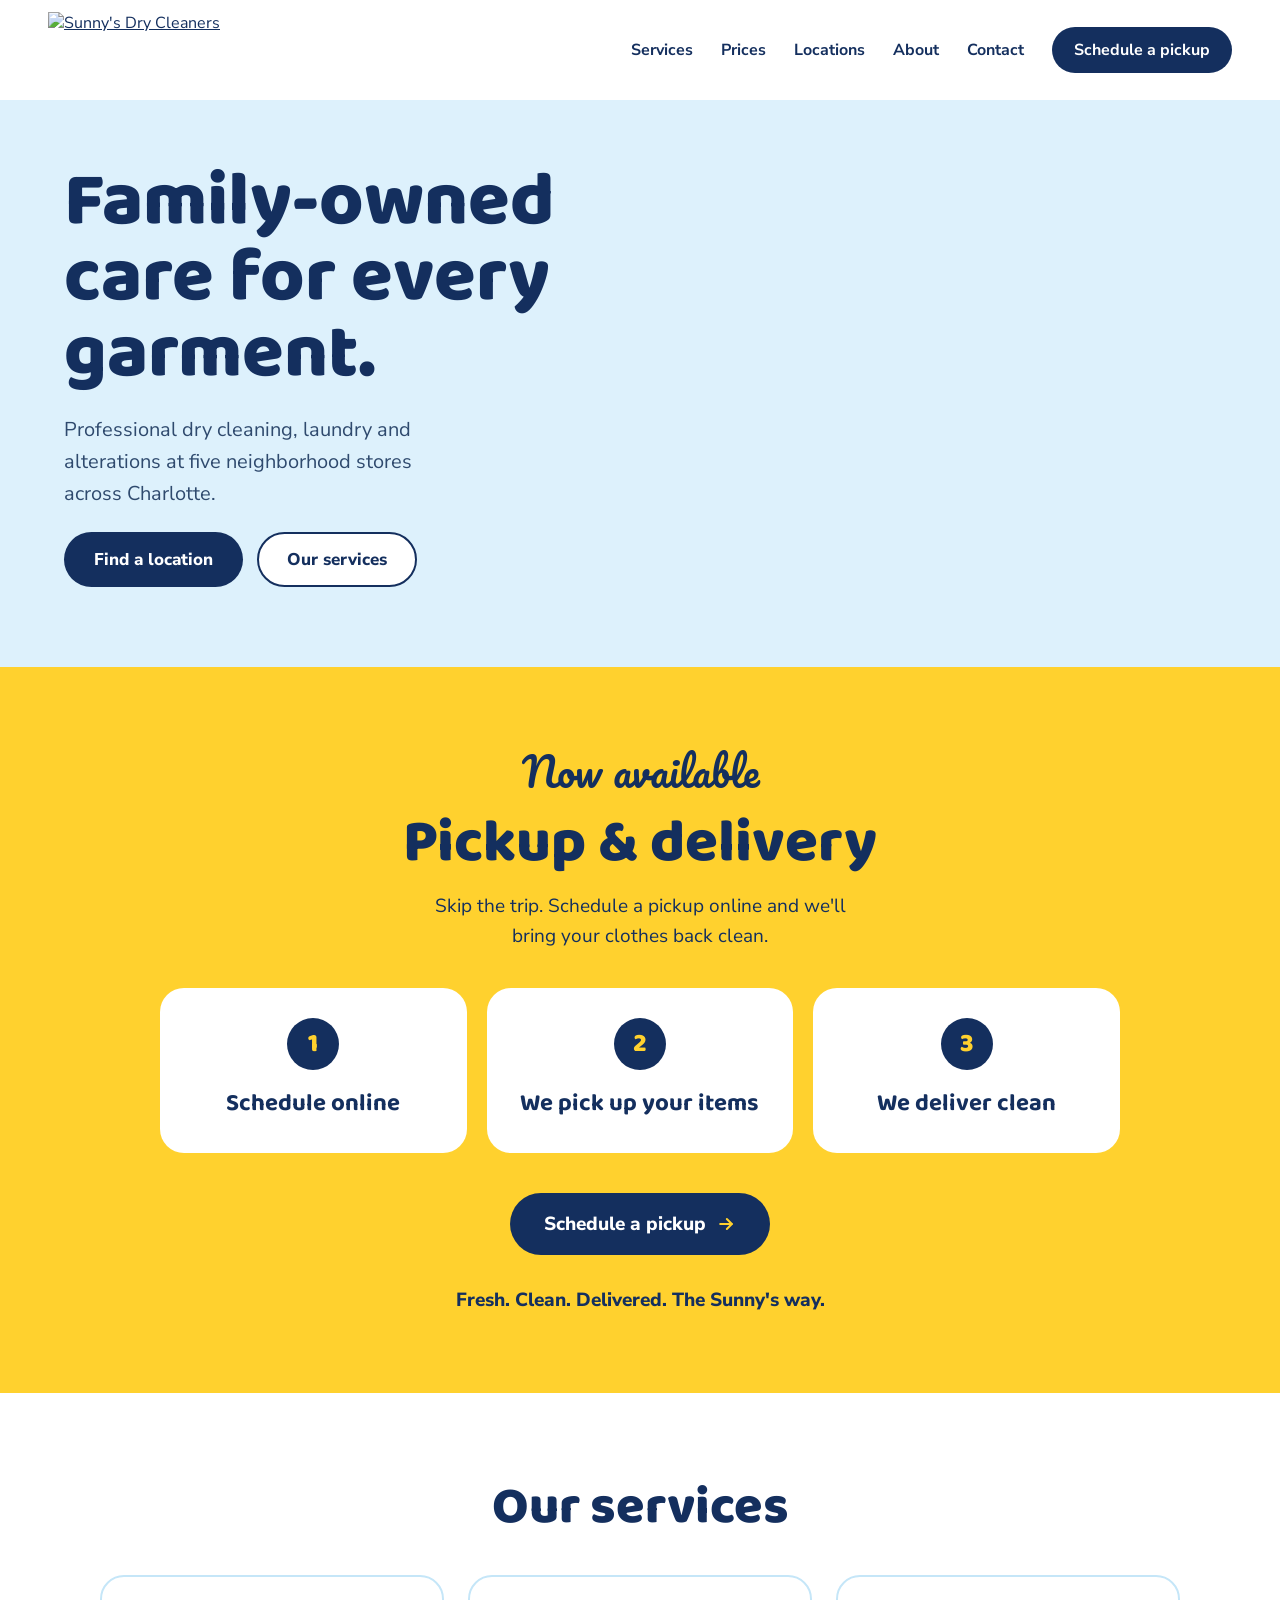
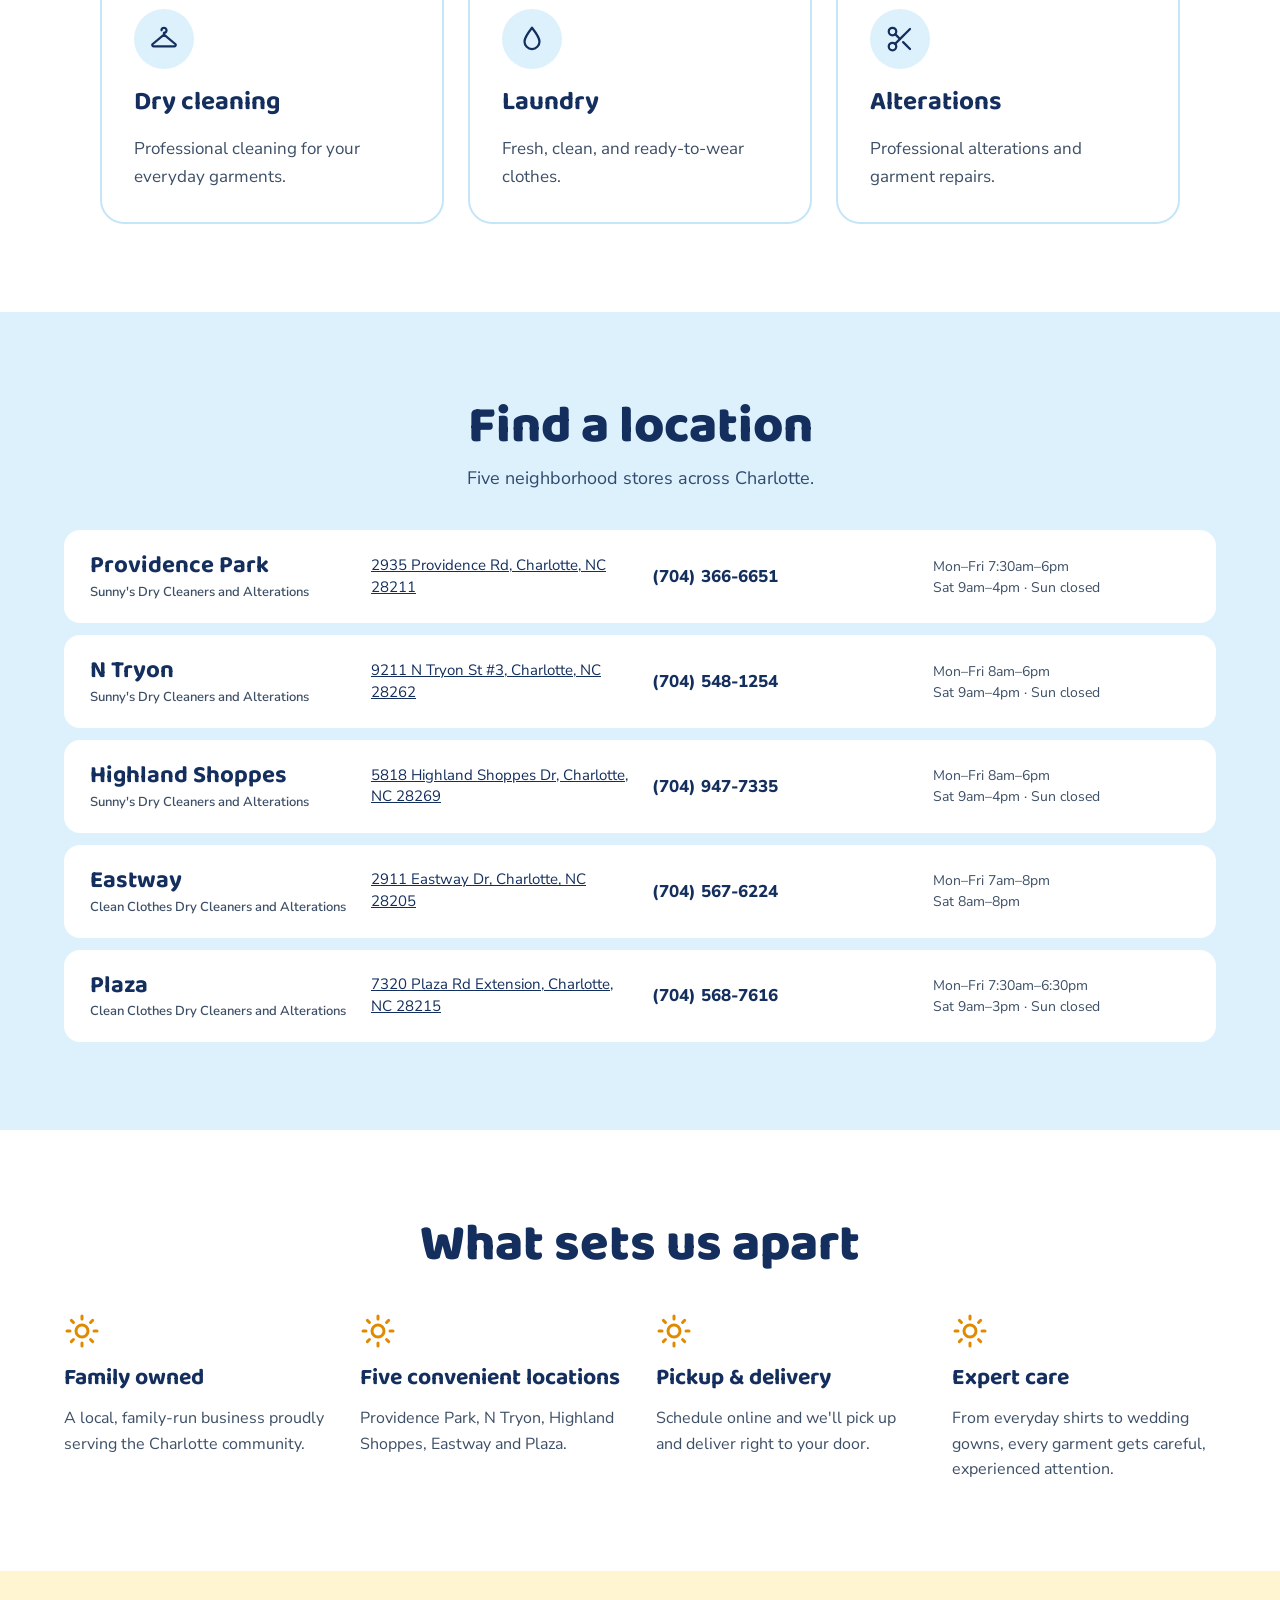
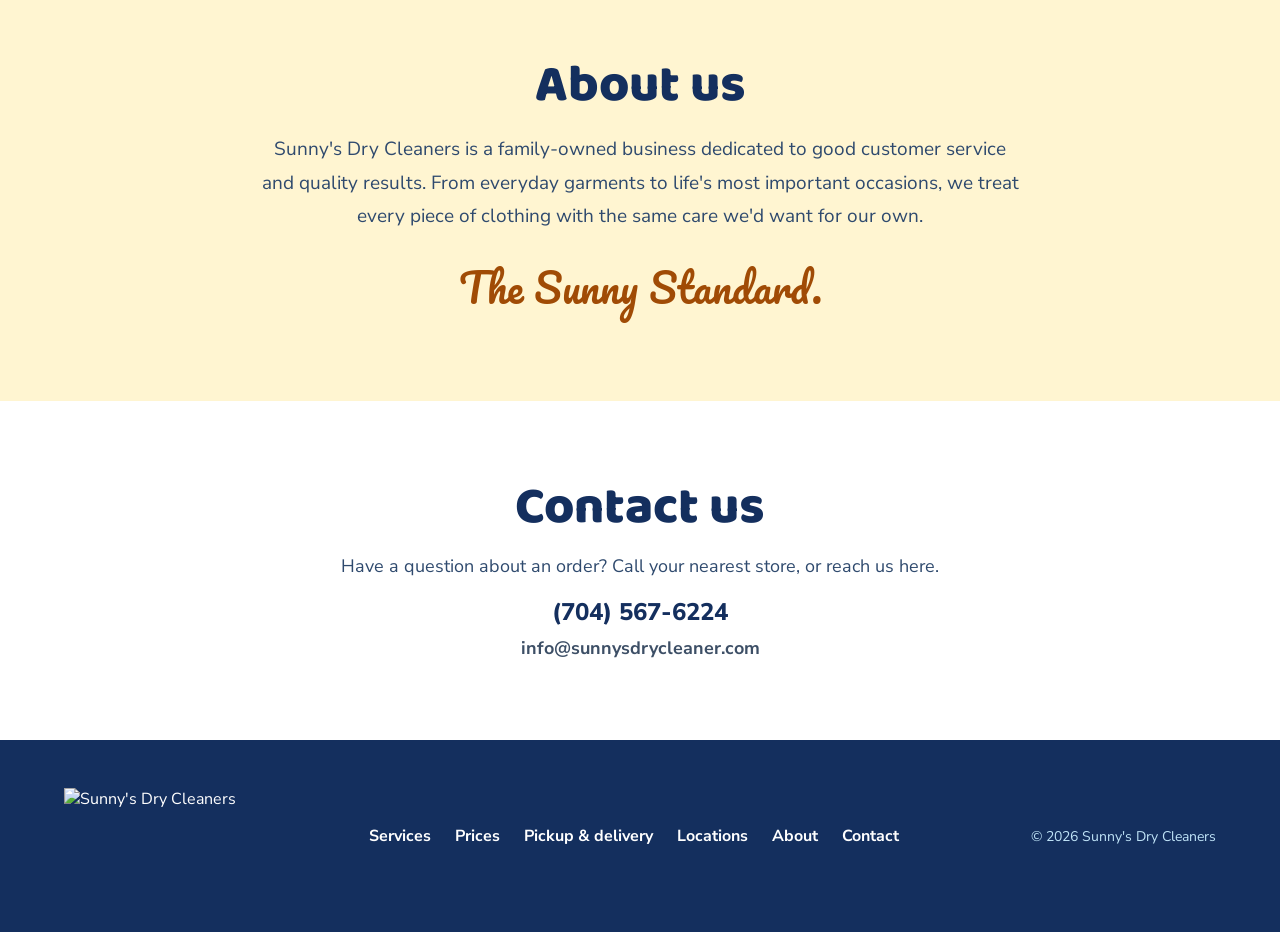
==== commit 4fa67aa0: "Add prices on separate page and price adjustment" ====
--- a/index.html
+++ b/index.html
@@ -23,7 +23,7 @@
 
         <nav class="main-nav" aria-label="Main">
             <a href="#services">Services</a>
-            <a href="#prices">Prices</a>
+            <a href="prices.html">Prices</a>
             <a href="#locations">Locations</a>
             <a href="#about">About</a>
             <a href="#contact">Contact</a>
@@ -151,28 +151,6 @@
         </section>
 
 
-        <!-- ---------- PRICES ---------- -->
-        <section class="prices" id="prices">
-            <div class="container">
-
-                <h2 class="section-title">Prices</h2>
-                <p class="section-subtitle">Starting prices for our most requested items.</p>
-
-                <!-- The category buttons and price rows are built by the script at the
-                     bottom of this file. To change a price, edit PRICE_LIST there. -->
-                <div class="price-tabs" role="tablist" aria-label="Price categories"></div>
-                <div class="price-panel" id="price-panel" role="tabpanel"></div>
-
-                <p class="price-note">
-                    Prices shown are starting prices and are subject to change. The final
-                    price may vary based on fabric, material, size, trim, stains or special
-                    care needs.
-                </p>
-
-            </div>
-        </section>
-
-
         <!-- ---------- LOCATIONS (list layout from Option C) ---------- -->
         <section class="locations" id="locations">
             <div class="container">
@@ -333,7 +311,7 @@
 
             <nav class="footer-nav" aria-label="Footer">
                 <a href="#services">Services</a>
-                <a href="#prices">Prices</a>
+                <a href="prices.html">Prices</a>
                 <a href="#delivery">Pickup &amp; delivery</a>
                 <a href="#locations">Locations</a>
                 <a href="#about">About</a>
@@ -358,202 +336,6 @@
             })
             .catch(() => {});
 
-
-        // ---------- PRICE LIST ----------
-        // To change a price, edit it here. Each item is ["Name", "price"].
-        const PRICE_LIST = [
-            { tab: "Dry cleaning", groups: [
-                { title: "Shirts & tops", items: [
-                    ["Dress shirt", "7.60"],
-                    ["Polo", "7.60"],
-                    ["T-shirt", "7.60"],
-                    ["Blouse", "7.60"],
-                    ["Sheer or beaded blouse", "8.90"],
-                    ["Bodysuit", "9.49"],
-                ] },
-                { title: "Pants & skirts", items: [
-                    ["Pants, jeans or leggings", "7.60"],
-                    ["Shorts", "8.49"],
-                    ["Skirt", "9.49"],
-                    ["Long skirt", "9.49"],
-                    ["Pleated skirt", "11.29"],
-                ] },
-                { title: "Suits & jackets", items: [
-                    ["Suit jacket or blazer", "8.90"],
-                    ["Suit pants", "7.60"],
-                    ["Suit skirt", "9.49"],
-                    ["Suit vest", "7.29"],
-                    ["Jacket or jean jacket", "10.49"],
-                    ["Vest", "7.99"],
-                    ["Down vest", "15.79"],
-                ] },
-                { title: "Dresses & more", items: [
-                    ["Dress", "16.50"],
-                    ["Long dress", "18.99"],
-                    ["Beaded or sequin dress", "18.99"],
-                    ["Formal dress", "22.49"],
-                    ["Jumpsuit or romper", "17.99"],
-                    ["Robe", "17.99"],
-                    ["Choir or graduation robe", "17.99"],
-                    ["Slip", "10.99"],
-                ] },
-                { title: "Sweaters", items: [
-                    ["Sweater or cardigan", "10.49"],
-                    ["Long sweater", "10.49"],
-                    ["Beaded or sequin sweater", "10.49"],
-                ] },
-                { title: "Coats & winter", items: [
-                    ["Full-length coat", "21.49"],
-                    ["3/4-length coat", "19.49"],
-                    ["Down coat", "21.49"],
-                    ["Raincoat", "17.49"],
-                    ["Windbreaker", "11.49"],
-                    ["Zip-out lining", "5.49"],
-                    ["Ski pants", "11.49"],
-                    ["Ski gloves or hat", "6.49"],
-                ] },
-                { title: "Accessories", items: [
-                    ["Tie", "5.29"],
-                    ["Bow tie", "4.49"],
-                    ["Cummerbund", "5.49"],
-                    ["Scarf", "7.19"],
-                    ["Shawl", "7.99"],
-                    ["Gloves", "4.99"],
-                    ["Hat", "8.99"],
-                    ["Baseball cap", "5.49"],
-                    ["Handkerchief", "3.24"],
-                    ["Purse", "14.99"],
-                ] },
-            ] },
-            { tab: "Laundered shirts", groups: [
-                { title: "Shirts", items: [
-                    ["Button-down shirt", "3.75"],
-                    ["Tuxedo shirt", "4.99"],
-                    ["Hand-pressed shirt", "9.49"],
-                    ["Laundered blouse", "9.49"],
-                ] },
-                { title: "Uniforms", items: [
-                    ["Lab coat", "6.99"],
-                    ["Chef coat", "6.99"],
-                    ["Apron", "6.99"],
-                ] },
-            ] },
-            { tab: "Wash & fold", groups: [
-                { title: "Wash & fold", items: [
-                    ["Everyday laundry, per lb", "3.99"],
-                    ["Household items, per lb", "6.49"],
-                ] },
-            ] },
-            { tab: "Household", groups: [
-                { title: "Bedding", items: [
-                    ["Comforter, any size", "57.49"],
-                    ["Bedspread, any size", "49.49"],
-                    ["Duvet cover", "39.49"],
-                    ["Blanket, any size", "39.49"],
-                    ["Throw blanket", "29.49"],
-                    ["Baby blanket", "15.49"],
-                    ["Bed skirt", "39.49"],
-                    ["Mattress pad", "39.49"],
-                    ["Feather bed", "54.49"],
-                    ["Sheet", "15.99"],
-                    ["Pillowcase", "6.99"],
-                    ["Pillow sham", "7.99"],
-                    ["Pillow, standard", "21.49"],
-                    ["Pillow, king", "25.49"],
-                    ["Sleeping bag", "28.49"],
-                    ["Bath mat", "15.49"],
-                ] },
-                { title: "Table linens", items: [
-                    ["Table runner", "14.49"],
-                    ["Tablecloth, small", "16.99"],
-                    ["Tablecloth, medium", "20.99"],
-                    ["Tablecloth, large", "25.99"],
-                ] },
-                { title: "Drapes", items: [
-                    ["Lined, per panel", "21.50"],
-                    ["Unlined, per panel", "17.50"],
-                    ["Sheer, per panel", "17.50"],
-                    ["Lined, per pleat", "3.00"],
-                    ["Unlined or sheer, per pleat", "2.70"],
-                    ["Tie-backs, per panel", "2.75"],
-                ] },
-            ] },
-            { tab: "Specialty", groups: [
-                { title: "Leather & suede", items: [
-                    ["Jacket, waist length", "71.49"],
-                    ["Jacket, 3/4 length", "72.49"],
-                    ["Coat, full length", "79.49"],
-                    ["Shearling jacket", "99.49"],
-                    ["Dress or jumpsuit", "79.49"],
-                    ["Blouse or shorts", "71.49"],
-                    ["Pants", "72.49"],
-                    ["Mini skirt", "71.49"],
-                    ["Skirt", "72.49"],
-                    ["Vest", "69.49"],
-                ] },
-                { title: "Fur", items: [
-                    ["Collar", "44.49"],
-                    ["Stole", "49.49"],
-                    ["Jacket, waist length", "69.49"],
-                    ["Jacket, thigh length", "99.49"],
-                    ["Jacket, knee length", "119.49"],
-                    ["Coat, full length", "149.49"],
-                    ["Coat with fur collar", "59.49"],
-                ] },
-                { title: "Wedding gowns", items: [
-                    ["Gown cleaning", "219.49"],
-                    ["Gown cleaning and preservation box", "318.50"],
-                ] },
-            ] },
-        ];
-
-        const priceTabs = document.querySelector(".price-tabs");
-        const pricePanel = document.getElementById("price-panel");
-
-        function showPrices(index) {
-            pricePanel.innerHTML = "";
-
-            PRICE_LIST[index].groups.forEach(group => {
-                const box = document.createElement("div");
-                box.className = "price-group";
-
-                const heading = document.createElement("h3");
-                heading.textContent = group.title;
-                box.appendChild(heading);
-
-                group.items.forEach(([name, price]) => {
-                    const row = document.createElement("p");
-                    row.className = "price-row";
-
-                    const nameSpan = document.createElement("span");
-                    nameSpan.textContent = name;
-                    const priceSpan = document.createElement("span");
-                    priceSpan.textContent = "$" + price;
-
-                    row.append(nameSpan, priceSpan);
-                    box.appendChild(row);
-                });
-
-                pricePanel.appendChild(box);
-            });
-
-            // Highlight the button for the category being shown
-            priceTabs.querySelectorAll("button").forEach((button, i) => {
-                button.setAttribute("aria-selected", i === index ? "true" : "false");
-            });
-        }
-
-        PRICE_LIST.forEach((category, i) => {
-            const button = document.createElement("button");
-            button.type = "button";
-            button.className = "price-tab";
-            button.setAttribute("role", "tab");
-            button.textContent = category.tab;
-            button.addEventListener("click", () => showPrices(i));
-            priceTabs.appendChild(button);
-        });
-
-        showPrices(0);
     </script>
 
 </body>
--- a/styles.css
+++ b/styles.css
@@ -153,6 +153,12 @@
     text-decoration: none;
 }
 
+.main-nav a[aria-current="page"] {
+    text-decoration: underline;
+    text-decoration-thickness: 2px;
+    text-underline-offset: 6px;
+}
+
 .main-nav .nav-cta {
     background-color: var(--navy);
     color: var(--white);
